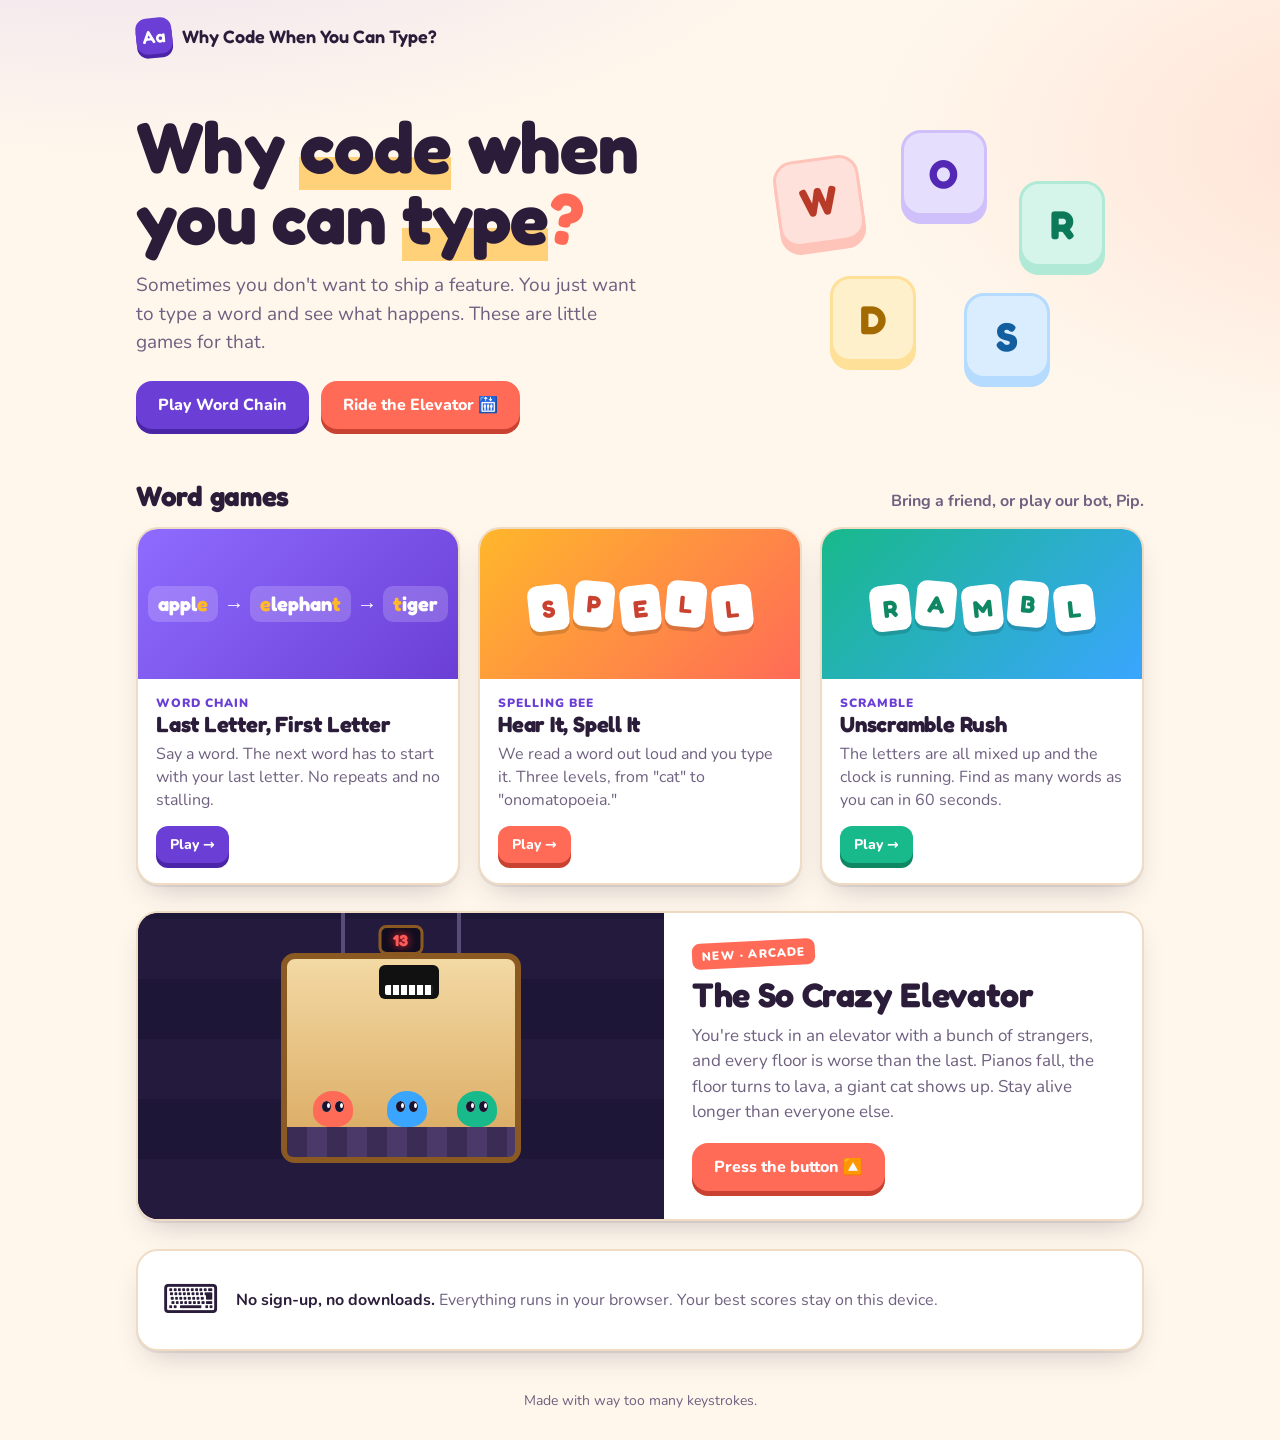
==== index.html @ baabe339 "Add Why Code When You Can Type? game site Word Chain, spelling games, and The So Crazy Elevator arca" ====
<!doctype html>
<html lang="en">
<head>
<meta charset="utf-8">
<meta name="viewport" content="width=device-width, initial-scale=1">
<title>Why Code When You Can Type?</title>
<meta name="description" content="Word chain, spelling, scrambles and The So Crazy Elevator — little games for people who'd rather type than code.">
<link rel="preconnect" href="https://fonts.googleapis.com">
<link rel="preconnect" href="https://fonts.gstatic.com" crossorigin>
<link href="https://fonts.googleapis.com/css2?family=Fredoka:wght@500;600;700&family=Nunito:wght@500;700;800;900&display=swap" rel="stylesheet">
<link rel="stylesheet" href="style.css">
<link rel="icon" href="data:image/svg+xml,<svg xmlns='http://www.w3.org/2000/svg' viewBox='0 0 100 100'><rect width='100' height='100' rx='24' fill='%236b3fd6'/><text x='50' y='68' font-size='56' text-anchor='middle' fill='white' font-family='Arial' font-weight='bold'>Aa</text></svg>">
<style>
  .hero { padding: 40px 0 28px; display: grid; grid-template-columns: 1.2fr .8fr; gap: 28px; align-items: center; }
  .hero h1 { font-size: clamp(40px, 7vw, 72px); line-height: .98; font-weight: 700; }
  .hero h1 .q { color: var(--coral); display: inline-block; transform: rotate(10deg); }
  .hero h1 .hl { background: linear-gradient(transparent 62%, color-mix(in srgb, var(--sun) 60%, transparent) 62%); }
  .hero p { font-size: 19px; color: var(--muted); max-width: 520px; line-height: 1.5; margin: 18px 0 24px; }
  .keys { position: relative; height: 280px; }
  .key {
    position: absolute; width: 86px; height: 86px; border-radius: 20px; display: grid; place-items: center;
    font-family: "Fredoka"; font-weight: 700; font-size: 40px; color: var(--ink);
    background: var(--card); border: 3px solid var(--line); box-shadow: 0 8px 0 var(--line);
    animation: bob 3.2s ease-in-out infinite;
  }
  .key:nth-child(1) { left: 6%; top: 10%; background: #ffe1db; color: #b83a29; border-color: #ffc4b9; box-shadow: 0 8px 0 #ffc4b9; animation-delay: -.4s; transform: rotate(-8deg); }
  .key:nth-child(2) { left: 38%; top: 0; background: #e6defd; color: #5228b5; border-color: #cfc0fb; box-shadow: 0 8px 0 #cfc0fb; animation-delay: -1.2s; }
  .key:nth-child(3) { left: 68%; top: 18%; background: #d6f5ea; color: #0c7a59; border-color: #b0ead6; box-shadow: 0 8px 0 #b0ead6; animation-delay: -2s; }
  .key:nth-child(4) { left: 20%; top: 52%; background: #fff0cc; color: #a26a00; border-color: #ffe099; box-shadow: 0 8px 0 #ffe099; animation-delay: -.8s; }
  .key:nth-child(5) { left: 54%; top: 58%; background: #d9edff; color: #135e9e; border-color: #b5dbff; box-shadow: 0 8px 0 #b5dbff; animation-delay: -1.6s; }
  @keyframes bob { 50% { translate: 0 -10px; } }

  .section-title { display: flex; align-items: baseline; justify-content: space-between; margin: 22px 0 14px; gap: 10px; flex-wrap: wrap; }
  .section-title h2 { font-size: 28px; }
  .section-title span { color: var(--muted); font-weight: 700; }

  .grid { display: grid; grid-template-columns: repeat(3, 1fr); gap: 18px; }
  .game { text-decoration: none; display: flex; flex-direction: column; overflow: hidden; transition: transform .15s, box-shadow .15s; }
  .game:hover { transform: translateY(-4px) rotate(-.4deg); }
  .game .art { height: 150px; position: relative; display: grid; place-items: center; overflow: hidden; }
  .game .body { padding: 16px 18px 20px; }
  .game h3 { font-size: 22px; margin-bottom: 6px; }
  .game p { color: var(--muted); margin: 0 0 14px; line-height: 1.45; }
  .tag { font-size: 12px; font-weight: 900; text-transform: uppercase; letter-spacing: .08em; color: var(--purple); }

  .art.chain { background: linear-gradient(135deg, #8f6bff, #6b3fd6); }
  .chain-words { display: flex; gap: 6px; align-items: center; font-family: "Fredoka"; font-weight: 700; color: #fff; font-size: 20px; flex-wrap: wrap; justify-content: center; padding: 0 10px; }
  .chain-words b { background: rgba(255,255,255,.18); padding: 6px 10px; border-radius: 10px; }
  .chain-words i { font-style: normal; color: var(--sun); }
  .art.spell { background: linear-gradient(135deg, #ffb72b, #ff6b57); }
  .tiles { display: flex; gap: 6px; }
  .tiles span { width: 40px; height: 46px; border-radius: 10px; background: #fff; color: #c94130; display: grid; place-items: center; font-family: "Fredoka"; font-weight: 700; font-size: 24px; box-shadow: 0 4px 0 rgba(0,0,0,.15); }
  .tiles span:nth-child(odd) { transform: rotate(-6deg) translateY(4px); }
  .tiles span:nth-child(even) { transform: rotate(5deg); }

  .feature { margin-top: 26px; display: grid; grid-template-columns: 1.1fr 1fr; overflow: hidden; text-decoration: none; }
  .feature .art { min-height: 300px; background: #1b1430; position: relative; overflow: hidden; }
  .feature .body { padding: 28px; display: flex; flex-direction: column; justify-content: center; gap: 10px; }
  .feature h3 { font-size: 34px; line-height: 1.05; }
  .feature p { color: var(--muted); font-size: 17px; line-height: 1.5; margin: 0 0 8px; }
  .new { align-self: flex-start; background: var(--coral); color: #fff; font-weight: 900; font-size: 12px; letter-spacing: .1em; padding: 5px 10px; border-radius: 8px; transform: rotate(-3deg); }

  /* mini elevator illustration */
  .shaft { position: absolute; inset: 0; background: repeating-linear-gradient(0deg, #231a3d 0 60px, #1e1636 60px 120px); animation: shaft 1.2s linear infinite; }
  @keyframes shaft { to { background-position: 0 120px; } }
  .cable { position: absolute; top: 0; height: 40px; width: 4px; background: #5a4c78; }
  .car { position: absolute; left: 50%; top: 40px; translate: -50% 0; width: 240px; height: 210px; border-radius: 14px; background: linear-gradient(#f3d9a4, #d9a85e); border: 6px solid #8a5a22; animation: wobble 1.8s ease-in-out infinite; }
  @keyframes wobble { 50% { rotate: 1.2deg; } }
  .car::before { content: "13"; position: absolute; top: -34px; left: 50%; translate: -50% 0; background: #120d20; color: #ff5a5a; font-family: "Fredoka"; font-weight: 700; padding: 2px 12px; border-radius: 8px; border: 3px solid #8a5a22; text-shadow: 0 0 8px #ff3030; }
  .car .floor { position: absolute; left: 0; right: 0; bottom: 0; height: 30px; background: repeating-linear-gradient(90deg, #3b2c55 0 20px, #4b3a69 20px 40px); border-radius: 0 0 6px 6px; }
  .blob { position: absolute; bottom: 30px; width: 40px; height: 36px; border-radius: 50% 50% 42% 42%; animation: hop .9s ease-in-out infinite; }
  .blob::before, .blob::after { content: ""; position: absolute; top: 10px; width: 9px; height: 11px; background: #fff; border-radius: 50%; box-shadow: inset 2px -1px 0 3px #1b1430; }
  .blob::before { left: 9px; } .blob::after { right: 9px; }
  .blob.a { left: 26px; background: #ff6b57; }
  .blob.b { left: 100px; background: #3aa5ff; animation-delay: -.3s; }
  .blob.c { left: 170px; background: #18b98a; animation-delay: -.6s; }
  @keyframes hop { 50% { transform: translateY(-34px) scaleY(1.08); } }
  .piano { position: absolute; left: 92px; top: 6px; width: 60px; height: 34px; background: #111; border-radius: 6px; animation: drop 1.8s ease-in infinite; }
  .piano::after { content: ""; position: absolute; left: 6px; right: 6px; bottom: 4px; height: 10px; background: repeating-linear-gradient(90deg, #fff 0 6px, #222 6px 8px); border-radius: 2px; }
  @keyframes drop { 0%, 30% { transform: translateY(0); opacity: 1; } 70% { transform: translateY(110px); opacity: 1; } 71%, 100% { opacity: 0; transform: translateY(110px); } }

  .made { margin-top: 28px; padding: 22px 24px; display: flex; gap: 16px; align-items: center; }
  .made .face { font-size: 40px; }
  .made p { margin: 0; color: var(--muted); line-height: 1.5; }
  .made b { color: var(--ink); }

  @media (max-width: 860px) {
    .hero { grid-template-columns: 1fr; padding-top: 20px; }
    .keys { height: 200px; max-width: 420px; }
    .key { width: 66px; height: 66px; font-size: 30px; }
    .grid { grid-template-columns: 1fr; }
    .feature { grid-template-columns: 1fr; }
    .feature .art { min-height: 270px; }
  }
</style>
</head>
<body>
<div class="wrap">
  <header class="topbar">
    <a class="brand" href="./"><span class="brand-mark">Aa</span> Why Code When You Can Type?</a>
  </header>

  <section class="hero">
    <div>
      <h1>Why <span class="hl">code</span> when you can <span class="hl">type</span><span class="q">?</span></h1>
      <p>Sometimes you don't want to ship a feature. You just want to type a word and see what happens. These are little games for that.</p>
      <div style="display:flex;gap:12px;flex-wrap:wrap">
        <a class="btn" href="wordchain.html">Play Word Chain</a>
        <a class="btn coral" href="elevator.html">Ride the Elevator 🛗</a>
      </div>
    </div>
    <div class="keys" aria-hidden="true">
      <div class="key">W</div><div class="key">O</div><div class="key">R</div><div class="key">D</div><div class="key">S</div>
    </div>
  </section>

  <div class="section-title"><h2>Word games</h2><span>Bring a friend, or play our bot, Pip.</span></div>
  <div class="grid">
    <a class="card game" href="wordchain.html">
      <div class="art chain"><div class="chain-words"><b>appl<i>e</i></b>→<b><i>e</i>lephan<i>t</i></b>→<b><i>t</i>iger</b></div></div>
      <div class="body">
        <div class="tag">Word Chain</div>
        <h3>Last Letter, First Letter</h3>
        <p>Say a word. The next word has to start with your last letter. No repeats and no stalling.</p>
        <span class="btn small">Play →</span>
      </div>
    </a>
    <a class="card game" href="spelling.html">
      <div class="art spell"><div class="tiles"><span>S</span><span>P</span><span>E</span><span>L</span><span>L</span></div></div>
      <div class="body">
        <div class="tag">Spelling Bee</div>
        <h3>Hear It, Spell It</h3>
        <p>We read a word out loud and you type it. Three levels, from "cat" to "onomatopoeia."</p>
        <span class="btn small coral">Play →</span>
      </div>
    </a>
    <a class="card game" href="spelling.html#scramble">
      <div class="art spell" style="background:linear-gradient(135deg,#18b98a,#3aa5ff)"><div class="tiles"><span style="color:#0f8762">R</span><span style="color:#0f8762">A</span><span style="color:#0f8762">M</span><span style="color:#0f8762">B</span><span style="color:#0f8762">L</span></div></div>
      <div class="body">
        <div class="tag">Scramble</div>
        <h3>Unscramble Rush</h3>
        <p>The letters are all mixed up and the clock is running. Find as many words as you can in 60 seconds.</p>
        <span class="btn small mint">Play →</span>
      </div>
    </a>
  </div>

  <a class="card feature" href="elevator.html">
    <div class="art" aria-hidden="true">
      <div class="shaft"></div>
      <div class="cable" style="left:calc(50% - 60px)"></div><div class="cable" style="left:calc(50% + 56px)"></div>
      <div class="car">
        <div class="piano"></div>
        <div class="blob a"></div><div class="blob b"></div><div class="blob c"></div>
        <div class="floor"></div>
      </div>
    </div>
    <div class="body">
      <span class="new">NEW · ARCADE</span>
      <h3>The So Crazy Elevator</h3>
      <p>You're stuck in an elevator with a bunch of strangers, and every floor is worse than the last. Pianos fall, the floor turns to lava, a giant cat shows up. Stay alive longer than everyone else.</p>
      <span class="btn coral" style="align-self:flex-start">Press the button 🔼</span>
    </div>
  </a>

  <div class="card made">
    <div class="face">⌨️</div>
    <p><b>No sign-up, no downloads.</b> Everything runs in your browser. Your best scores stay on this device.</p>
  </div>
</div>
<footer class="footer">Made with way too many keystrokes.</footer>
</body>
</html>
---- style.css ----
:root {
  --bg: #fff7ec;
  --bg2: #ffeeda;
  --ink: #2b1d3a;
  --muted: #6f6080;
  --card: #ffffff;
  --line: #f0dcc4;
  --purple: #6b3fd6;
  --purple-2: #8f6bff;
  --coral: #ff6b57;
  --mint: #18b98a;
  --sun: #ffb72b;
  --sky: #3aa5ff;
  --shadow: 0 2px 0 rgba(43, 29, 58, .08), 0 14px 30px -12px rgba(43, 29, 58, .25);
  --radius: 22px;
  color-scheme: light;
}
@media (prefers-color-scheme: dark) {
  :root:not([data-theme="light"]) {
    --bg: #18121f; --bg2: #211830; --ink: #f6eefe; --muted: #b3a6c4; --card: #261d33;
    --line: #3a2d4b; --shadow: 0 2px 0 rgba(0,0,0,.3), 0 14px 30px -12px rgba(0,0,0,.6);
    color-scheme: dark;
  }
}
:root[data-theme="dark"] {
  --bg: #18121f; --bg2: #211830; --ink: #f6eefe; --muted: #b3a6c4; --card: #261d33;
  --line: #3a2d4b; --shadow: 0 2px 0 rgba(0,0,0,.3), 0 14px 30px -12px rgba(0,0,0,.6);
  color-scheme: dark;
}

* { box-sizing: border-box; }
html, body { margin: 0; }
body {
  font-family: "Nunito", system-ui, sans-serif;
  background:
    radial-gradient(1200px 500px at 10% -10%, color-mix(in srgb, var(--purple-2) 18%, transparent), transparent 60%),
    radial-gradient(900px 500px at 110% 10%, color-mix(in srgb, var(--coral) 16%, transparent), transparent 60%),
    var(--bg);
  color: var(--ink);
  min-height: 100vh;
  -webkit-font-smoothing: antialiased;
}
h1, h2, h3, .display { font-family: "Fredoka", "Nunito", sans-serif; letter-spacing: -.01em; margin: 0; }
a { color: inherit; }
button { font: inherit; }

.wrap { max-width: 1040px; margin: 0 auto; padding: 0 16px; }

.topbar { display: flex; align-items: center; justify-content: space-between; padding: 18px 0; gap: 12px; }
.brand { display: flex; align-items: center; gap: 10px; text-decoration: none; font-family: "Fredoka", sans-serif; font-weight: 600; font-size: 18px; }
.brand-mark { width: 36px; height: 36px; border-radius: 11px; display: grid; place-items: center; background: var(--purple); color: #fff; font-size: 18px; box-shadow: 0 4px 0 #4b25a8; transform: rotate(-6deg); }
.back { text-decoration: none; font-weight: 700; color: var(--muted); padding: 8px 14px; border-radius: 999px; border: 2px solid var(--line); background: var(--card); }
.back:hover { color: var(--ink); }

.btn {
  appearance: none; border: 0; cursor: pointer; font-weight: 800; font-size: 16px;
  padding: 13px 22px; border-radius: 16px; background: var(--purple); color: #fff;
  box-shadow: 0 5px 0 #4b25a8; transition: transform .08s, box-shadow .08s, filter .15s;
  display: inline-flex; align-items: center; gap: 8px; justify-content: center; text-decoration: none;
}
.btn:hover { filter: brightness(1.07); }
.btn:active { transform: translateY(4px); box-shadow: 0 1px 0 #4b25a8; }
.btn.coral { background: var(--coral); box-shadow: 0 5px 0 #c94130; }
.btn.coral:active { box-shadow: 0 1px 0 #c94130; }
.btn.mint { background: var(--mint); box-shadow: 0 5px 0 #0f8762; }
.btn.mint:active { box-shadow: 0 1px 0 #0f8762; }
.btn.ghost { background: var(--card); color: var(--ink); box-shadow: 0 5px 0 var(--line); border: 2px solid var(--line); }
.btn.ghost:active { box-shadow: 0 1px 0 var(--line); }
.btn.small { padding: 9px 14px; font-size: 14px; border-radius: 12px; }
.btn:disabled { opacity: .5; cursor: not-allowed; }

.card { background: var(--card); border: 2px solid var(--line); border-radius: var(--radius); box-shadow: var(--shadow); }

.input {
  width: 100%; font: inherit; font-size: 22px; font-weight: 800; padding: 14px 18px; border-radius: 16px;
  border: 3px solid var(--line); background: var(--bg); color: var(--ink); outline: none; letter-spacing: .02em;
}
.input:focus { border-color: var(--purple-2); }

.pill { display: inline-flex; align-items: center; gap: 6px; padding: 6px 12px; border-radius: 999px; font-weight: 800; font-size: 13px; background: var(--bg2); border: 2px solid var(--line); }

.seg { display: inline-flex; background: var(--bg2); border: 2px solid var(--line); border-radius: 14px; padding: 4px; gap: 4px; flex-wrap: wrap; }
.seg button { border: 0; background: transparent; padding: 8px 14px; border-radius: 10px; font-weight: 800; color: var(--muted); cursor: pointer; }
.seg button.on { background: var(--card); color: var(--ink); box-shadow: 0 2px 0 var(--line); }

.shake { animation: shake .4s; }
@keyframes shake { 20%{transform:translateX(-8px)} 40%{transform:translateX(7px)} 60%{transform:translateX(-5px)} 80%{transform:translateX(3px)} }
.pop { animation: pop .35s cubic-bezier(.2,1.6,.4,1); }
@keyframes pop { from { transform: scale(.6); opacity: 0 } to { transform: scale(1); opacity: 1 } }

.footer { text-align: center; color: var(--muted); font-size: 14px; padding: 40px 16px 30px; }

.toast {
  position: fixed; left: 50%; bottom: 24px; transform: translateX(-50%) translateY(20px); opacity: 0;
  background: var(--ink); color: var(--bg); padding: 12px 18px; border-radius: 14px; font-weight: 700;
  transition: .25s; pointer-events: none; z-index: 50; max-width: calc(100% - 32px); text-align: center;
}
.toast.show { opacity: 1; transform: translateX(-50%) translateY(0); }
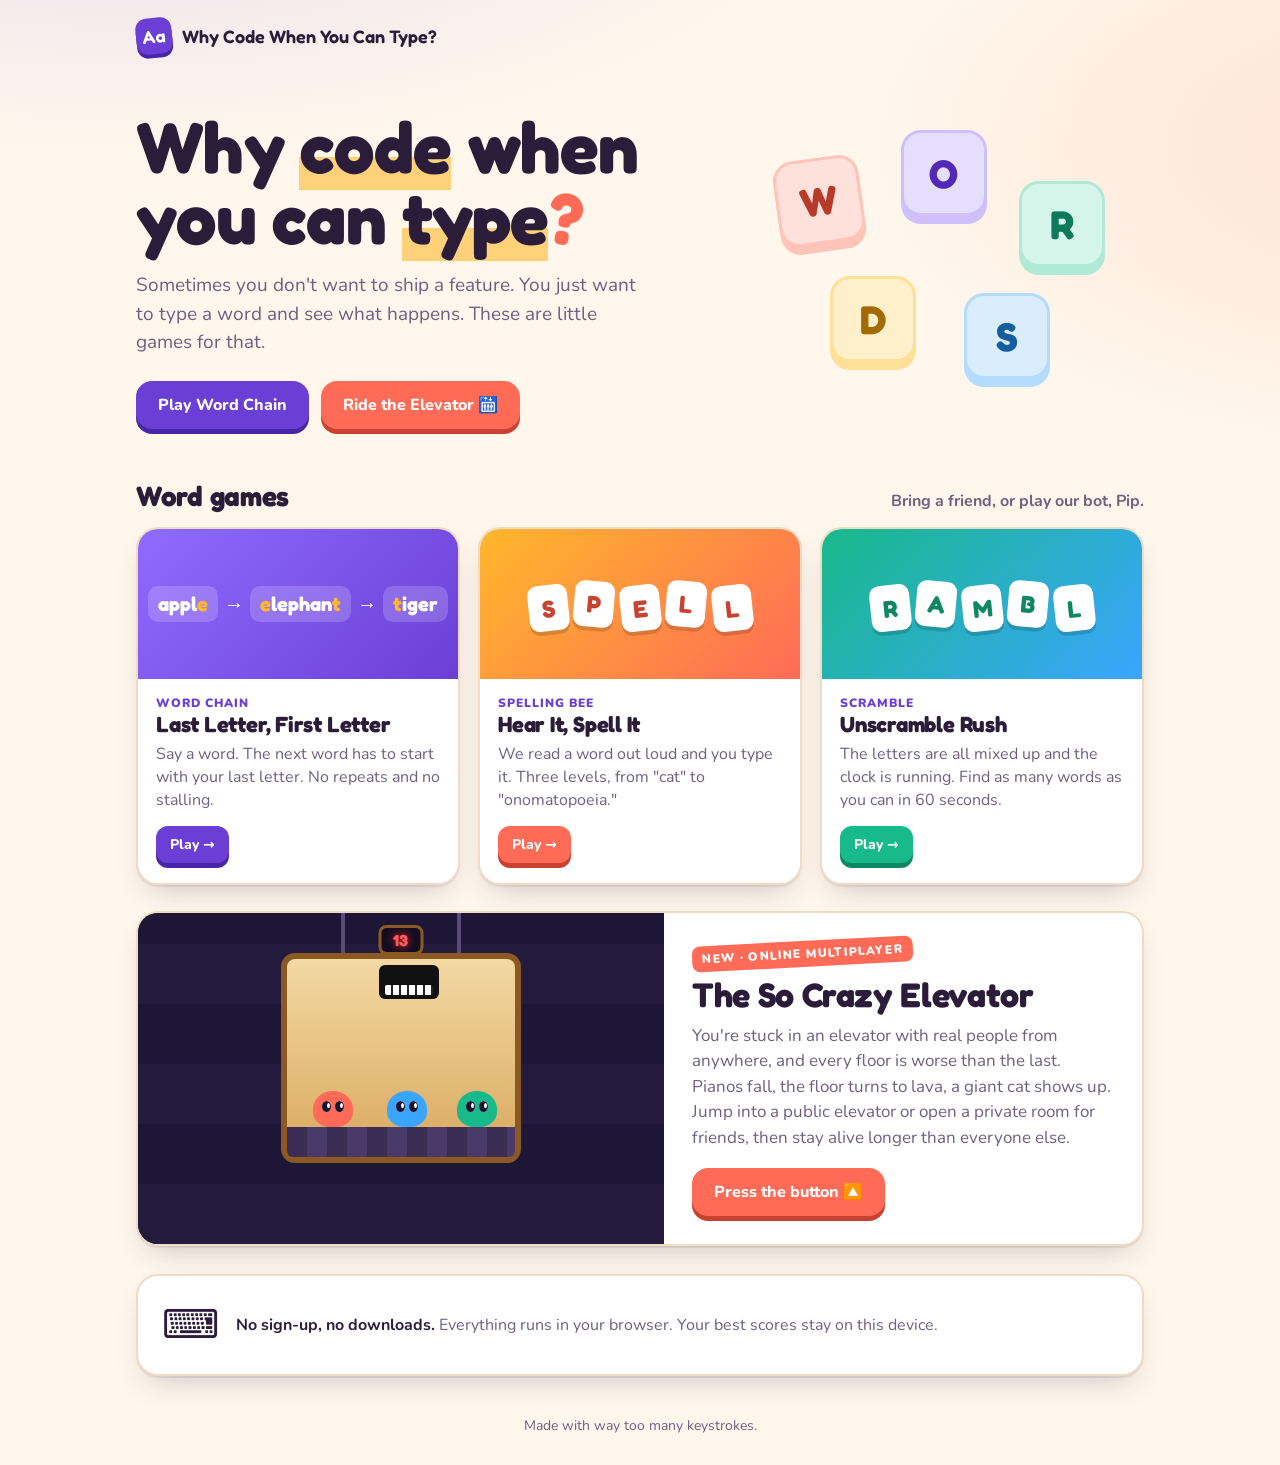
==== commit 51c09901: "Make The So Crazy Elevator real online multiplayer Peer-to-peer WebRTC via PeerJS: quick match into " ====
--- a/index.html
+++ b/index.html
@@ -156,9 +156,9 @@
       </div>
     </div>
     <div class="body">
-      <span class="new">NEW · ARCADE</span>
+      <span class="new">NEW · ONLINE MULTIPLAYER</span>
       <h3>The So Crazy Elevator</h3>
-      <p>You're stuck in an elevator with a bunch of strangers, and every floor is worse than the last. Pianos fall, the floor turns to lava, a giant cat shows up. Stay alive longer than everyone else.</p>
+      <p>You're stuck in an elevator with real people from anywhere, and every floor is worse than the last. Pianos fall, the floor turns to lava, a giant cat shows up. Jump into a public elevator or open a private room for friends, then stay alive longer than everyone else.</p>
       <span class="btn coral" style="align-self:flex-start">Press the button 🔼</span>
     </div>
   </a>
